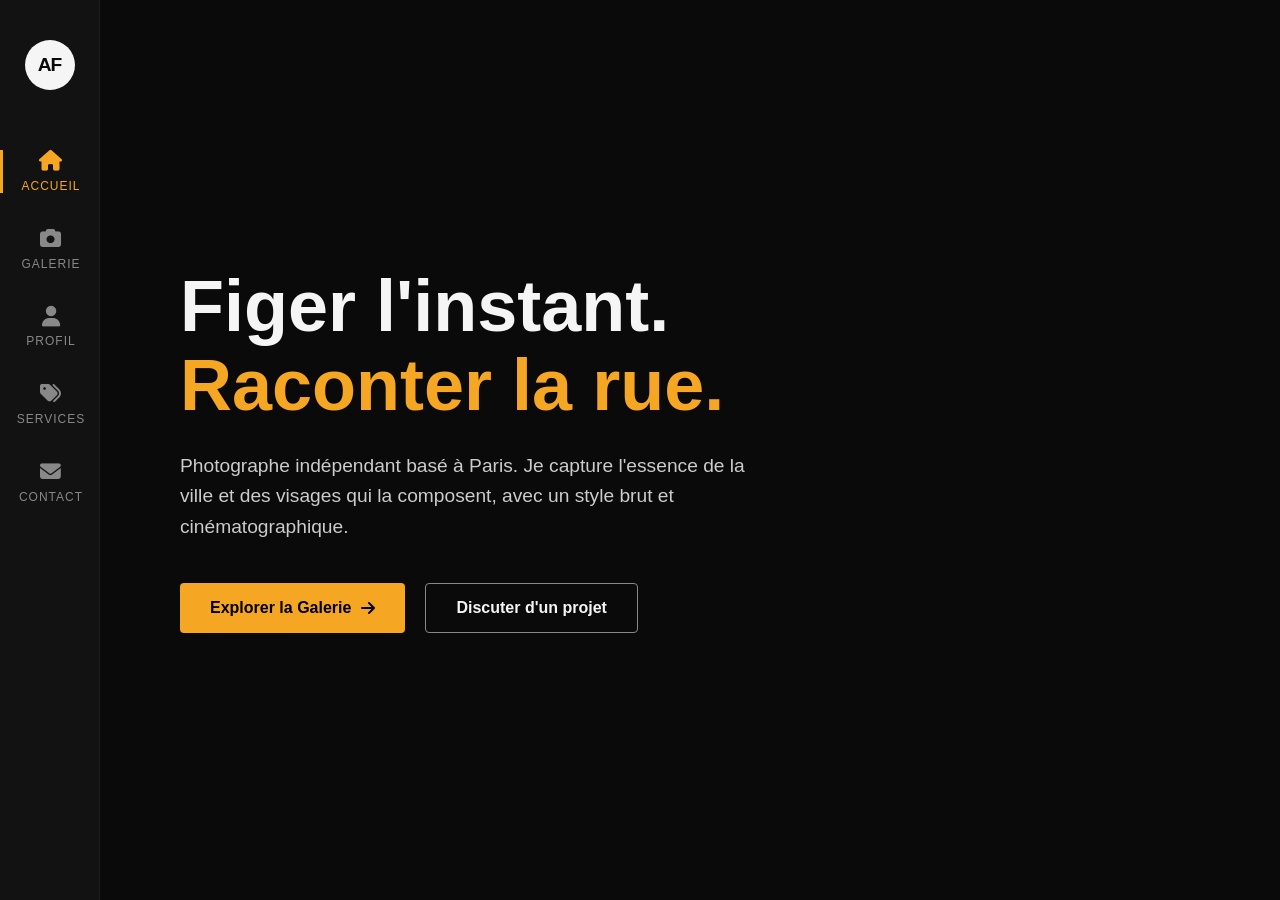
==== index.html @ 7e7ca455 "Premiere version du portfolio style Foliograph" ====
<!DOCTYPE html>
<html lang="fr">
<head>
    <meta charset="UTF-8">
    <meta name="viewport" content="width=device-width, initial-scale=1.0">
    <title>Accueil | Arthur Frachon</title>
    <link rel="stylesheet" href="style.css">
    <link rel="stylesheet" href="https://cdnjs.cloudflare.com/ajax/libs/font-awesome/6.4.0/css/all.min.css">
</head>
<body>
    <aside class="slim-sidebar">
        <div class="logo-circle">AF</div>
        <nav>
            <a href="index.html" class="active">
                <i class="fas fa-home"></i><span>Accueil</span>
            </a>
            <a href="portfolio.html">
                <i class="fas fa-camera"></i><span>Galerie</span>
            </a>
            <a href="a-propos.html">
                <i class="fas fa-user"></i><span>Profil</span>
            </a>
            <a href="tarifs.html">
                <i class="fas fa-tags"></i><span>Services</span>
            </a>
            <a href="contact.html">
                <i class="fas fa-envelope"></i><span>Contact</span>
            </a>
        </nav>
    </aside>

    <main class="content home-bg">
        <div class="home-overlay">
            <section class="hero">
                <h1>Figer l'instant.<br><span class="accent">Raconter la rue.</span></h1>
                <p class="subtitle">Photographe indépendant basé à Paris. Je capture l'essence de la ville et des visages qui la composent, avec un style brut et cinématographique.</p>
                
                <div class="hero-buttons">
                    <a href="portfolio.html" class="btn btn-primary">Explorer la Galerie <i class="fas fa-arrow-right"></i></a>
                    <a href="contact.html" class="btn btn-outline">Discuter d'un projet</a>
                </div>
            </section>
        </div>
    </main>
</body>
</html>
---- style.css ----
/* --- 1. VARIABLES & RESET --- */
:root {
    --bg-dark: #0a0a0a; /* Noir plus profond */
    --bg-sidebar: #121212; 
    --text-main: #f5f5f5;
    --text-muted: #888888;
    --accent: #F5A623; /* Un "Or/Ambre" au lieu du jaune pur pour te différencier */
}

* {
    margin: 0;
    padding: 0;
    box-sizing: border-box;
}

body {
    font-family: 'Helvetica Neue', Arial, sans-serif;
    background-color: var(--bg-dark);
    color: var(--text-main);
    display: flex;
    overflow-x: hidden;
}

/* --- 2. LA NOUVELLE BARRE LATÉRALE (Style Icons) --- */
.slim-sidebar {
    width: 100px;
    height: 100vh;
    background-color: var(--bg-sidebar);
    position: fixed;
    top: 0;
    left: 0;
    display: flex;
    flex-direction: column;
    align-items: center;
    padding: 40px 0;
    border-right: 1px solid rgba(255, 255, 255, 0.05);
    z-index: 100;
}

/* Le petit logo rond */
.logo-circle {
    width: 50px;
    height: 50px;
    background-color: var(--text-main);
    color: var(--bg-dark);
    border-radius: 50%;
    display: flex;
    justify-content: center;
    align-items: center;
    font-weight: 800;
    font-size: 1.2rem;
    margin-bottom: 60px;
    letter-spacing: -1px;
}

.slim-sidebar nav {
    display: flex;
    flex-direction: column;
    gap: 35px;
    width: 100%;
}

.slim-sidebar nav a {
    text-decoration: none;
    color: var(--text-muted);
    display: flex;
    flex-direction: column;
    align-items: center;
    gap: 8px;
    font-size: 0.75rem;
    font-weight: 500;
    text-transform: uppercase;
    letter-spacing: 1px;
    transition: all 0.3s ease;
    width: 100%;
    border-left: 3px solid transparent; /* Prépare la barre active */
}

.slim-sidebar nav a i {
    font-size: 1.3rem; /* Taille de l'icône */
}

.slim-sidebar nav a:hover, .slim-sidebar nav a.active {
    color: var(--accent);
    border-left: 3px solid var(--accent); /* Petite barre jaune sur le côté actif */
}

/* --- 3. LE CONTENU PRINCIPAL --- */
.content {
    margin-left: 100px; /* On décale de la taille de la nouvelle barre */
    width: calc(100% - 100px);
    min-height: 100vh;
    animation: slideIn 0.8s cubic-bezier(0.16, 1, 0.3, 1) forwards;
}

.page-header {
    text-align: center;
    padding: 80px 20px 20px;
}

.page-header h1 {
    font-size: 3.5rem;
    margin-bottom: 15px;
}

/* --- 4. ACCUEIL AVEC IMAGE DE FOND --- */
.home-bg {
    /* Remplace cette URL par le lien d'une de TES plus belles photos ! */
    background: url('https://picsum.photos/1920/1080?random=99') center/cover no-repeat;
    padding: 0; 
}

/* Le filtre sombre par dessus la photo pour lire le texte */
.home-overlay {
    background: linear-gradient(to right, rgba(10, 10, 10, 0.9) 0%, rgba(10, 10, 10, 0.4) 100%);
    width: 100%;
    height: 100vh;
    display: flex;
    align-items: center;
    padding: 80px;
}

.hero h1 {
    font-size: 4.5rem;
    line-height: 1.1;
    margin-bottom: 25px;
    font-weight: 700;
}

.accent {
    color: var(--accent);
}

.subtitle {
    color: #cccccc;
    font-size: 1.2rem;
    max-width: 600px;
    margin-bottom: 40px;
    line-height: 1.6;
}

/* --- 5. BOUTONS STYLISÉS (Moins ronds, plus "Edgy") --- */
.hero-buttons {
    display: flex;
    gap: 20px;
}

.btn {
    text-decoration: none;
    padding: 15px 30px;
    font-weight: 600;
    border-radius: 2px; /* Coins plus carrés pour se différencier */
    transition: all 0.3s ease;
    display: inline-flex;
    align-items: center;
    gap: 10px;
}

.btn-primary {
    background-color: var(--accent);
    color: var(--bg-dark);
}

.btn-primary:hover {
    background-color: #d9911e; /* Variante de l'ambre */
    transform: translateX(5px); /* Petit effet de mouvement vers la droite */
}

.btn-outline {
    border: 1px solid rgba(255, 255, 255, 0.3);
    color: var(--text-main);
}

.btn-outline:hover {
    border-color: var(--accent);
    color: var(--accent);
}
/* --- 5. LES BOUTONS --- */
.hero-buttons {
    display: flex;
    gap: 20px;
}

.btn {
    text-decoration: none;
    padding: 15px 30px;
    font-weight: 600;
    border-radius: 4px; /* Bords légèrement arrondis */
    transition: all 0.3s ease;
}

.btn-primary {
    background-color: var(--accent);
    color: #000; /* Texte noir sur bouton jaune pour bien lire */
}

.btn-primary:hover {
    background-color: #eab308; /* Jaune un peu plus foncé au survol */
}

.btn-outline {
    border: 1px solid var(--text-muted);
    color: var(--text-main);
}

.btn-outline:hover {
    border-color: var(--accent);
    color: var(--accent);
}

/* --- 6. LA GALERIE (STYLE MAÇONNERIE) --- */
#gallery {
    margin-top: 80px; /* Espace entre le grand texte et le début des photos */
    padding-bottom: 50px;
}

.portfolio-masonry {
    column-count: 3; /* Nombre de colonnes par défaut */
    column-gap: 20px; /* L'espace horizontal entre les colonnes */
}

.masonry-item {
    margin-bottom: 20px; /* L'espace vertical entre les photos d'une même colonne */
    break-inside: avoid; /* Très important : empêche une photo d'être coupée en deux entre deux colonnes */
    border-radius: 4px;
    overflow: hidden; /* Permet de garder les bords arrondis même avec le zoom */
}

.masonry-item img {
    width: 100%;
    height: auto; /* Garde les proportions originales de la photo */
    display: block;
    transition: transform 0.4s ease; /* Prépare l'animation fluide */
}

/* Effet de zoom élégant au survol de la souris */
.masonry-item:hover img {
    transform: scale(1.03); /* Zoom très léger (3%) pour un côté premium */
    cursor: pointer;
}

/* --- 8. PAGE À PROPOS --- */

.about-header {
    margin-bottom: 60px;
}

.about-header h1 {
    font-size: 3.5rem;
    margin-bottom: 15px;
}

/* Grille pour les 3 blocs de présentation */
.about-grid {
    display: grid;
    grid-template-columns: repeat(auto-fit, minmax(300px, 1fr));
    gap: 40px;
}

.about-card {
    background-color: #161616; /* Un gris très légèrement plus clair que le fond */
    padding: 40px;
    border-radius: 8px;
    border: 1px solid #222; /* Bordure discrète */
    transition: transform 0.3s ease;
}

.about-card:hover {
    transform: translateY(-5px); /* Petit effet de soulèvement au survol */
}

.about-card h2 {
    font-size: 1.5rem;
    margin-bottom: 25px;
    letter-spacing: 1px;
    text-transform: uppercase;
}

.about-card p {
    color: var(--text-muted);
    margin-bottom: 15px;
    line-height: 1.8;
}

.about-card ul {
    list-style-type: none; /* On enlève les puces par défaut */
}

.about-card ul li {
    color: var(--text-muted);
    margin-bottom: 15px;
    line-height: 1.6;
    padding-left: 20px;
    position: relative;
}

/* On crée nos propres petites puces de liste jaunes ! */
.about-card ul li::before {
    content: "•";
    color: var(--accent);
    font-size: 1.5rem;
    position: absolute;
    left: 0;
    top: -5px;
}

/* On cache la barre de défilement horizontale pendant l'animation (à mettre dans le bloc body si tu préfères) */
body {
    overflow-x: hidden;
}

/* --- 10. PAGE TARIFS --- */

.tarifs-header {
    margin-bottom: 60px;
    text-align: center; /* On centre le titre comme sur ton ancien site */
}

.tarifs-header h1 {
    font-size: 3.5rem;
    margin-bottom: 15px;
}

.tarifs-header .subtitle {
    margin: 0 auto 40px auto; /* Centre le sous-titre */
}

/* La grille des tarifs */
.pricing-grid {
    display: flex;
    justify-content: center;
    gap: 30px;
    flex-wrap: wrap; /* S'adapte sur petit écran */
}

.pricing-card {
    background-color: #161616;
    border: 1px solid #222;
    border-radius: 8px;
    padding: 40px 30px;
    width: 320px; /* Largeur fixe pour que ce soit harmonieux */
    display: flex;
    flex-direction: column;
    position: relative; /* Pour positionner le badge */
    transition: transform 0.3s ease, border-color 0.3s ease;
}

.pricing-card:hover {
    transform: translateY(-10px);
    border-color: var(--accent); /* La bordure devient jaune au survol */
}

.pricing-card h2 {
    text-align: center;
    font-size: 1.5rem;
    margin-bottom: 15px;
    letter-spacing: 1px;
}

.pricing-card .price {
    text-align: center;
    font-size: 1rem;
    color: var(--text-muted);
    margin-bottom: 30px;
    padding-bottom: 30px;
    border-bottom: 1px solid #2a2a2a;
}

.pricing-card .price .accent {
    font-size: 2.5rem;
    font-weight: 700;
    display: block; /* Met le prix en gros en dessous de "A partir de" */
    margin-top: 5px;
}

.pricing-card ul {
    list-style-type: none;
    flex-grow: 1; /* Pousse le bouton vers le bas */
    margin-bottom: 30px;
}

.pricing-card ul li {
    color: var(--text-muted);
    font-size: 0.9rem;
    margin-bottom: 15px;
    line-height: 1.5;
    text-align: center;
}

/* Un bouton qui prend toute la largeur de la carte */
.btn-full {
    width: 100%;
    text-align: center;
    display: block;
}

/* Le design de la carte "Populaire" au centre */
.pricing-card.popular {
    background-color: #1a1a1a;
    border-color: var(--accent); /* Toujours entourée de jaune */
    transform: scale(1.05); /* Légèrement plus grande que les autres */
}

.pricing-card.popular:hover {
    transform: scale(1.05) translateY(-10px);
}

.badge {
    position: absolute;
    top: -12px;
    left: 50%;
    transform: translateX(-50%);
    background-color: var(--accent);
    color: #000;
    padding: 5px 15px;
    border-radius: 20px;
    font-size: 0.8rem;
    font-weight: 700;
    text-transform: uppercase;
}


/* --- 11. PAGE CONTACT --- */

.contact-header {
    margin-bottom: 50px;
}

.contact-header h1 {
    font-size: 3.5rem;
    margin-bottom: 15px;
}

/* La carte qui contient le formulaire */
.contact-form {
    max-width: 600px; /* On limite la largeur pour que ça reste élégant */
    background-color: #161616;
    padding: 40px;
    border-radius: 8px;
    border: 1px solid #222;
}

.form-group {
    margin-bottom: 25px;
    display: flex;
    flex-direction: column;
}

.form-group label {
    margin-bottom: 10px;
    color: var(--text-muted);
    font-size: 0.85rem;
    text-transform: uppercase;
    letter-spacing: 2px;
    font-weight: 600;
}

/* Le style des champs de texte */
.form-group input, .form-group textarea {
    background-color: #0f0f0f;
    border: 1px solid #333;
    color: var(--text-main);
    padding: 15px;
    border-radius: 4px;
    font-family: inherit; /* Utilise la même police que le reste du site */
    font-size: 1rem;
    transition: border-color 0.3s ease, box-shadow 0.3s ease;
}

/* L'effet quand on clique dans une case pour écrire */
.form-group input:focus, .form-group textarea:focus {
    outline: none;
    border-color: var(--accent); /* La bordure devient jaune */
    box-shadow: 0 0 0 1px var(--accent); /* Petit halo jaune très stylé */
}

/* On assombrit le texte "Ton prénom", "Ton email", etc. */
.form-group input::placeholder, .form-group textarea::placeholder {
    color: #555;
}
/* --- 9. ANIMATION DE TRANSITION DE PAGE (Style PowerPoint) --- */
@keyframes slideIn {
    0% {
        opacity: 0;
        transform: translateX(100vw); /* Commence à 100% de la largeur de l'écran (donc complètement dehors à droite) */
    }
    100% {
        opacity: 1;
        transform: translateX(0); /* Arrive à sa place */
    }
}

.content {
    /* On rallonge un peu (0.8s) pour bien voir le mouvement de balayage */
    animation: slideIn 0.8s cubic-bezier(0.16, 1, 0.3, 1) forwards; 
}


/* --- SECTION PROFIL (Photo Ronde) --- */
.profile-intro {
    display: flex;
    align-items: center;
    gap: 50px;
    margin-bottom: 60px;
    padding: 0 40px;
}

.profile-pic {
    width: 250px;
    height: 250px;
    border-radius: 50%;
    object-fit: cover;
    border: 3px solid var(--accent); /* Contour couleur ambre */
    padding: 5px;
    background-color: var(--bg-dark);
}

.profile-text h2 {
    font-size: 2.5rem;
    margin-bottom: 15px;
}

.profile-text p {
    color: var(--text-muted);
    font-size: 1.1rem;
    line-height: 1.8;
    margin-bottom: 30px;
    max-width: 600px;
}

/* --- SECTION CONTACT DEUX COLONNES --- */
.contact-wrapper {
    display: grid;
    grid-template-columns: 3fr 2fr; /* Le formulaire prend plus de place que les infos */
    gap: 50px;
    padding: 0 40px;
}

.contact-form {
    max-width: 100%; /* S'adapte à sa colonne */
    padding: 0;
    border: none;
    background: transparent;
}

.contact-info {
    background-color: var(--bg-sidebar);
    padding: 40px;
    border-radius: 4px;
    border: 1px solid rgba(255, 255, 255, 0.05);
    height: fit-content;
}

.contact-info h3 {
    margin-bottom: 30px;
    font-size: 1.5rem;
    color: var(--text-main);
}

.info-item {
    display: flex;
    align-items: flex-start;
    gap: 20px;
    margin-bottom: 30px;
}

.info-item i {
    color: var(--accent);
    font-size: 1.5rem;
    margin-top: 5px;
}

.info-item h4 {
    font-size: 1rem;
    margin-bottom: 5px;
    color: var(--text-main);
}

.info-item p, .social-link {
    color: var(--text-muted);
    text-decoration: none;
    font-size: 0.95rem;
    transition: color 0.3s;
}

.social-link:hover {
    color: var(--accent);
}

/* --- 7. RESPONSIVE DESIGN (Pour les petits écrans) --- */
@media (max-width: 1024px) {
    .portfolio-masonry {
        column-count: 2; /* Passe à 2 colonnes sur tablette */
    }
}

@media (max-width: 768px) {
    body {
        flex-direction: column; /* Le menu passe en haut sur téléphone */
    }
    .sidebar {
        width: 100%;
        height: auto;
        position: relative;
        padding: 20px;
    }
    .content {
        margin-left: 0;
        padding: 30px 20px;
    }
    .portfolio-masonry {
        column-count: 1; /* 1 seule colonne sur smartphone */
    }
    .hero h1 {
        font-size: 3rem;
    }
}
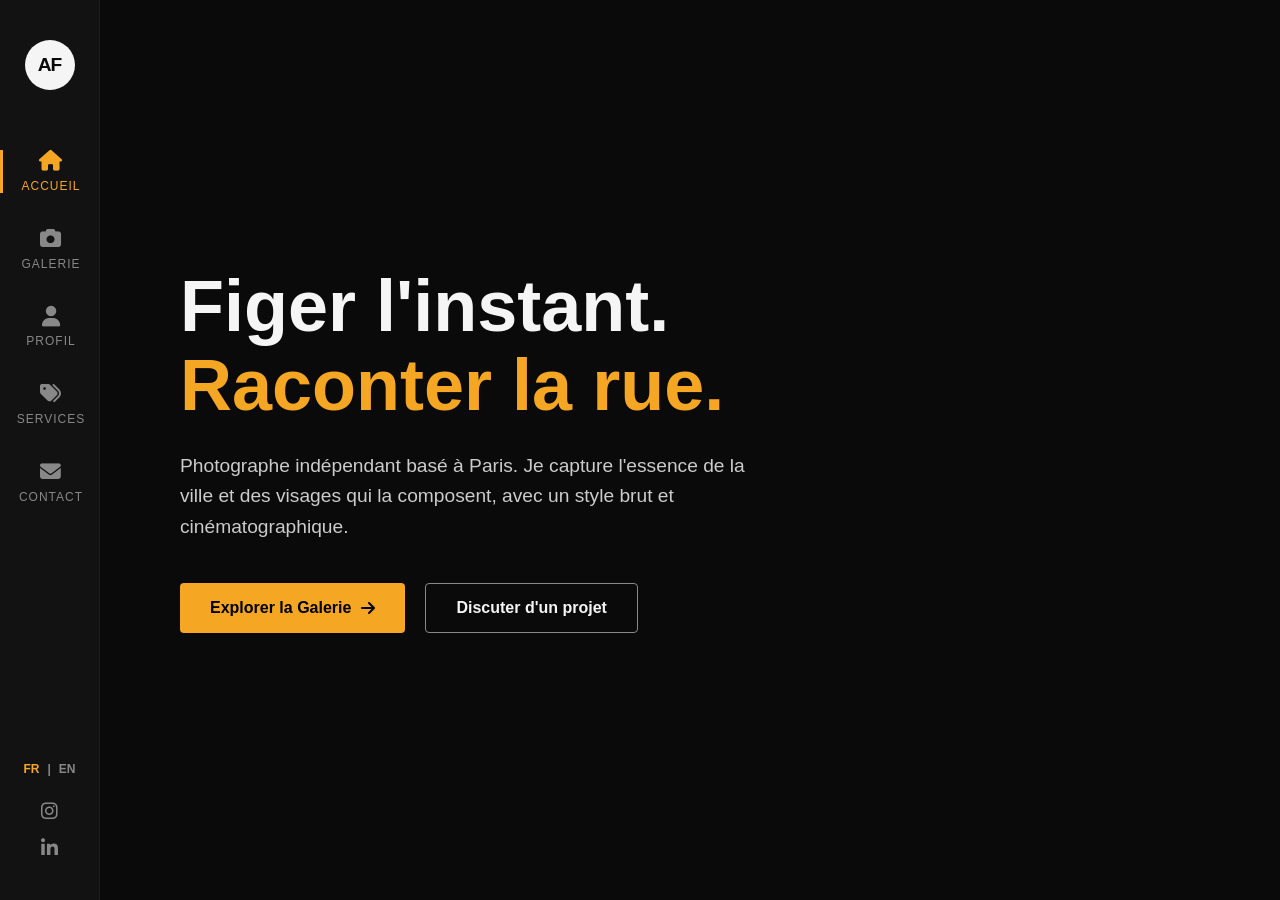
==== commit d2b515ca: "nvelle version changement sidebar" ====
--- a/index.html
+++ b/index.html
@@ -1,5 +1,6 @@
 <!DOCTYPE html>
 <html lang="fr">
+
 <head>
     <meta charset="UTF-8">
     <meta name="viewport" content="width=device-width, initial-scale=1.0">
@@ -7,40 +8,52 @@
     <link rel="stylesheet" href="style.css">
     <link rel="stylesheet" href="https://cdnjs.cloudflare.com/ajax/libs/font-awesome/6.4.0/css/all.min.css">
 </head>
+
 <body>
     <aside class="slim-sidebar">
         <div class="logo-circle">AF</div>
+
         <nav>
-            <a href="index.html" class="active">
-                <i class="fas fa-home"></i><span>Accueil</span>
-            </a>
-            <a href="portfolio.html">
-                <i class="fas fa-camera"></i><span>Galerie</span>
-            </a>
-            <a href="a-propos.html">
-                <i class="fas fa-user"></i><span>Profil</span>
-            </a>
-            <a href="tarifs.html">
-                <i class="fas fa-tags"></i><span>Services</span>
-            </a>
-            <a href="contact.html">
-                <i class="fas fa-envelope"></i><span>Contact</span>
-            </a>
+            <a href="index.html" class="active"><i class="fas fa-home"></i><span>Accueil</span></a>
+            <a href="portfolio.html"><i class="fas fa-camera"></i><span>Galerie</span></a>
+            <a href="a-propos.html"><i class="fas fa-user"></i><span>Profil</span></a>
+            <a href="tarifs.html"><i class="fas fa-tags"></i><span>Services</span></a>
+            <a href="contact.html"><i class="fas fa-envelope"></i><span>Contact</span></a>
         </nav>
+
+        <div class="sidebar-bottom">
+            <div class="lang-switch">
+                <a href="#" class="active">FR</a>
+                <span>|</span>
+                <a href="#">EN</a>
+            </div>
+            <div class="sidebar-socials">
+                <a href="https://www.instagram.com/arthur_frch" target="_blank" title="Instagram">
+                    <i class="fab fa-instagram"></i>
+                </a>
+                <a href="https://www.linkedin.com/in/TON_NOM" target="_blank" title="LinkedIn">
+                    <i class="fab fa-linkedin-in"></i>
+                </a>
+            </div>
+        </div>
     </aside>
 
     <main class="content home-bg">
         <div class="home-overlay">
             <section class="hero">
                 <h1>Figer l'instant.<br><span class="accent">Raconter la rue.</span></h1>
-                <p class="subtitle">Photographe indépendant basé à Paris. Je capture l'essence de la ville et des visages qui la composent, avec un style brut et cinématographique.</p>
-                
+                <p class="subtitle">Photographe indépendant basé à Paris. Je capture l'essence de la ville et des
+                    visages qui la composent, avec un style brut et cinématographique.</p>
+
                 <div class="hero-buttons">
-                    <a href="portfolio.html" class="btn btn-primary">Explorer la Galerie <i class="fas fa-arrow-right"></i></a>
+                    <a href="portfolio.html" class="btn btn-primary">Explorer la Galerie <i
+                            class="fas fa-arrow-right"></i></a>
                     <a href="contact.html" class="btn btn-outline">Discuter d'un projet</a>
                 </div>
             </section>
         </div>
     </main>
+    <script src="script.js"></script>
 </body>
+
 </html>
--- a/style.css
+++ b/style.css
@@ -31,12 +31,60 @@
     left: 0;
     display: flex;
     flex-direction: column;
+    justify-content: flex-start; /* Aligne le logo et le menu en haut */
     align-items: center;
     padding: 40px 0;
     border-right: 1px solid rgba(255, 255, 255, 0.05);
     z-index: 100;
 }
 
+.sidebar-bottom {
+    margin-top: auto; /* Pousse ce bloc tout en bas de la barre */
+    display: flex;
+    flex-direction: column;
+    align-items: center;
+    gap: 25px;
+    width: 100%;
+}
+
+/* Sélecteur de langue */
+.lang-switch {
+    display: flex;
+    gap: 8px;
+    font-size: 0.75rem;
+    font-weight: 600;
+    color: var(--text-muted);
+}
+
+.lang-switch a {
+    text-decoration: none;
+    color: var(--text-muted);
+    transition: color 0.3s ease;
+}
+
+.lang-switch a.active, 
+.lang-switch a:hover {
+    color: var(--accent);
+}
+
+/* Réseaux sociaux */
+.sidebar-socials {
+    display: flex;
+    flex-direction: column;
+    gap: 15px;
+}
+
+.sidebar-socials a {
+    color: var(--text-muted);
+    font-size: 1.2rem;
+    transition: all 0.3s ease;
+    text-decoration: none;
+}
+
+.sidebar-socials a:hover {
+    color: var(--accent);
+    transform: scale(1.1);
+}
 /* Le petit logo rond */
 .logo-circle {
     width: 50px;
